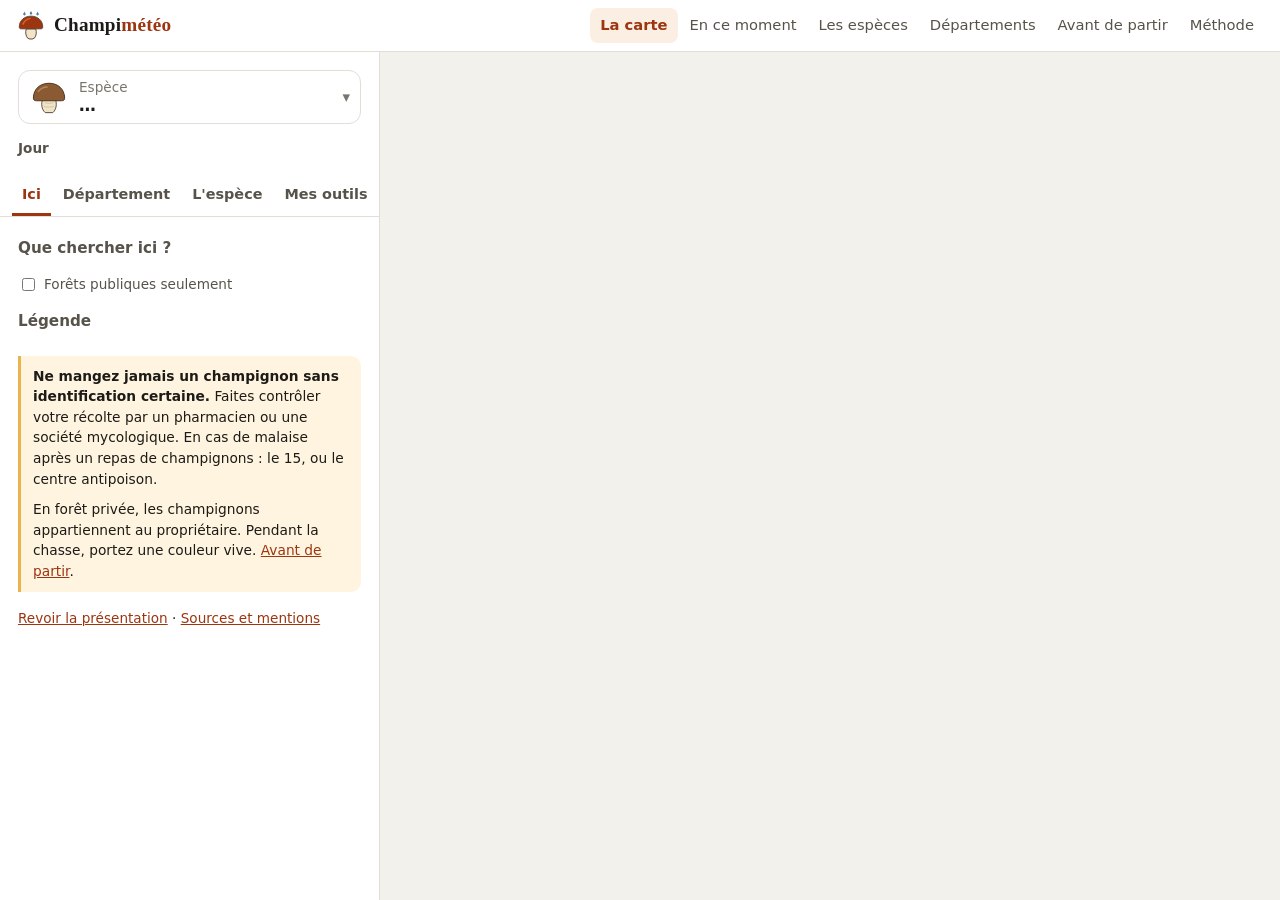
==== site/carte/index.html @ 5cd50b59 "feat(identite): un logo, des titres en garalde, un sous-bois sous la une - Logo : un cèpe sous trois" ====
<!doctype html>
<html lang="fr">
<head>
<meta charset="utf-8">
<!-- La carte vit sous /carte/ depuis le 2026-11-01 : tout ce qu'elle charge (scripts, données,
     habitat, appli hors ligne) reste à la racine, d'où cette base. -->
<base href="../">
<meta name="viewport" content="width=device-width, initial-scale=1, viewport-fit=cover">
<meta name="robots" content="index, follow">
<link rel="canonical" href="https://champimeteo.fr/carte/">
<title>La carte — Champimétéo</title>
<meta name="description" content="Carte des forêts de France où les conditions sont favorables aux champignons (cèpes, girolles, trompettes, morilles et d'autres), aujourd'hui et pour les sept prochains jours, par zones de 250 m. Météo, essences, roche, altitude et exposition, à partir de données publiques.">
<meta property="og:title" content="Champimétéo">
<meta property="og:description" content="Où les conditions sont favorables aux champignons, forêt par forêt, aujourd'hui et pour les sept prochains jours.">
<meta property="og:type" content="website">
<link rel="icon" href="favicon.svg" type="image/svg+xml">
<link rel="icon" href="icone-192.png" sizes="192x192" type="image/png">
<link rel="manifest" href="manifest.webmanifest">
<link rel="apple-touch-icon" href="icone-180.png">
<meta name="theme-color" content="#9c3510">
<link rel="stylesheet" href="vendor/leaflet/leaflet.css">
<link rel="stylesheet" href="style.css">
</head>
<body class="page-carte">
<!-- barre -->
<header class="barre">
  <a class="marque" href="./" aria-label="Champimétéo, l'accueil"><svg class="marque-logo" viewBox="0 0 64 64" width="30" height="30" aria-hidden="true"><path class="marque-pied" d="M22 38C19.5 45 20.5 53 25 58C27.5 60.5 36.5 60.5 39 58C43.5 53 44.5 45 42 38Z"/><path class="marque-chapeau" d="M7 34C7 20 18 11 32 11C46 11 57 20 57 34C57 36.5 55.5 38 53 38L11 38C8.5 38 7 36.5 7 34Z"/><path class="marque-reflet" d="M15 28C18 21.5 23.5 17 30 15.8"/><path class="marque-goutte" d="M18 1.08C18.65 3.16 20.6 4.98 20.6 6.8C20.6 8.23 19.43 9.4 18 9.4C16.57 9.4 15.4 8.23 15.4 6.8C15.4 4.98 17.35 3.16 18 1.08Z"/><path class="marque-goutte" d="M32 -0.32C32.65 1.76 34.6 3.58 34.6 5.4C34.6 6.83 33.43 8 32 8C30.57 8 29.4 6.83 29.4 5.4C29.4 3.58 31.35 1.76 32 -0.32Z"/><path class="marque-goutte" d="M46 1.08C46.65 3.16 48.6 4.98 48.6 6.8C48.6 8.23 47.43 9.4 46 9.4C44.57 9.4 43.4 8.23 43.4 6.8C43.4 4.98 45.35 3.16 46 1.08Z"/></svg><span class="marque-nom">Champi<span>météo</span></span></a>
  <nav class="barre-liens" aria-label="Rubriques">
    <a href="carte/" aria-current="page">La carte</a>
    <a href="en-ce-moment.html">En ce moment</a>
    <a href="especes/">Les espèces</a>
    <a href="departements/">Départements</a>
    <a href="avant-de-partir.html">Avant de partir</a>
    <a href="methode.html">Méthode</a>
  </nav>
  <details class="barre-menu">
    <summary>Menu</summary>
    <nav aria-label="Rubriques">
      <a href="./">Accueil</a>
      <a href="carte/" aria-current="page">La carte</a>
      <a href="en-ce-moment.html">En ce moment</a>
      <a href="especes/">Les espèces</a>
      <a href="departements/">Départements</a>
      <a href="avant-de-partir.html">Avant de partir</a>
      <a href="methode.html">Méthode</a>
      <a href="validation.html">Face aux observations</a>
      <a href="a-propos.html">À propos</a>
    </nav>
  </details>
</header>
<!-- /barre -->
<div class="appli">
  <!-- Sur téléphone, ce panneau glisse du bas (feuille.js) : la poignée, puis la case touchée. -->
  <aside class="panneau" id="panneau" aria-label="Panneau de la carte">
    <button type="button" class="poignee" id="poignee" aria-controls="panneau" aria-expanded="false">
      <span class="barre-poignee" aria-hidden="true"></span><span class="lecteur">Agrandir le panneau</span>
    </button>
    <section class="case-panneau" id="case" hidden aria-live="polite"></section>

    <h1 class="lecteur">La carte des champignons</h1>

    <div id="perime" class="alerte perime" hidden></div>

    <!-- Les choix : l'espèce (la liste illustrée s'ouvre au toucher), puis le jour. -->
    <button type="button" class="choix-espece-bouton" id="choix-espece-bouton" aria-haspopup="dialog"
      aria-controls="dialogue-especes">
      <img class="icone" id="choix-espece-icone" src="img/especes/cepe.svg" alt="" width="40" height="40">
      <span class="choix-espece-texte"><span class="muet">Espèce</span><strong id="choix-espece-nom">…</strong></span>
      <span class="niv" id="choix-espece-niv"></span>
      <span class="chevron" aria-hidden="true">▾</span>
    </button>
    <fieldset class="rang rang-jour">
      <legend>Jour</legend>
      <div class="choix" id="choix-jour"></div>
    </fieldset>

    <div class="onglets" role="tablist" aria-label="Le panneau">
      <button type="button" role="tab" id="tab-ici" aria-controls="onglet-ici" aria-selected="true">Ici</button>
      <button type="button" role="tab" id="tab-departement" aria-controls="onglet-departement" aria-selected="false" tabindex="-1">Département</button>
      <button type="button" role="tab" id="tab-espece" aria-controls="onglet-espece" aria-selected="false" tabindex="-1">L'espèce</button>
      <button type="button" role="tab" id="tab-outils" aria-controls="onglet-outils" aria-selected="false" tabindex="-1">Mes outils</button>
    </div>

    <section class="onglet" role="tabpanel" id="onglet-ici" aria-labelledby="tab-ici">
      <div class="section ici">
        <h3>Que chercher ici ?</h3>
        <ol class="communes" id="ici"></ol>
        <p class="muet" id="ici-texte"></p>
      </div>
      <label class="case publiques"><input type="checkbox" id="publiques"> Forêts publiques seulement
      <span class="muet" id="publiques-message" aria-live="polite"></span></label>
      <div class="section">
        <h3>Légende</h3>
        <div class="legende" id="legende"></div>
      </div>
    </section>

    <section class="onglet" role="tabpanel" id="onglet-departement" aria-labelledby="tab-departement" hidden>
      <label class="departement">
        <span>Département</span>
        <select id="choix-departement"></select>
      </label>

      <div class="verdict" aria-live="polite">
        <div class="jour" id="verdict-jour"></div>
        <h2 id="verdict-titre">Chargement…</h2>
        <div id="verdict-texte"></div>
      </div>

      <div class="section">
        <h3>La semaine, espèce par espèce</h3>
        <div class="tableau-semaine"><table class="semaine" id="semaine"></table></div>
        <div class="legende-semaine">
          <span><span class="pastille n4"></span>bon</span>
          <span><span class="pastille n3"></span>par endroits</span>
          <span><span class="pastille n2"></span>possible</span>
          <span><span class="pastille vide"></span>défavorable</span>
          <span>– hors saison</span>
        </div>
        <p class="muet">Les conditions dans les forêts du département (ses prés pour les espèces des
        champs, soulignées en tirets), comme le verdict ci-dessus. Un clic affiche l'espèce et le jour
        sur la carte.</p>
        <p id="lien-departement"></p>
      </div>

      <div class="section">
        <h3>Par altitude</h3>
        <div class="tranches" id="tranches"></div>
        <p class="muet">Indice moyen des forêts (des prés, pour une espèce des champs) de chaque tranche de 200 m.</p>
      </div>

      <div class="section">
        <h3>Communes les mieux placées</h3>
        <ul class="communes" id="communes"></ul>
        <p class="muet">Moyenne sur les forêts de la commune (ses prés, pour une espèce des champs). Un clic centre la carte.</p>
      </div>

      <div class="section">
        <h3>Où chercher en France</h3>
        <ol class="communes" id="classement"></ol>
        <p class="muet">Indice moyen des forêts (des prés, pour une espèce des champs) de chaque département. Un clic l'affiche.</p>
      </div>
    </section>

    <section class="onglet" role="tabpanel" id="onglet-espece" aria-labelledby="tab-espece" hidden>
      <div class="fiche" id="fiche"></div>
    </section>

    <section class="onglet" role="tabpanel" id="onglet-outils" aria-labelledby="tab-outils" hidden>
      <div class="section fine" id="fine" hidden>
        <h3>Carte fine (cases de 50 m)</h3>
        <p class="muet" id="fine-etat"></p>
        <form id="fine-form">
          <label class="mot-de-passe"><span>Mot de passe</span>
            <input type="password" id="fine-mot" autocomplete="current-password" required></label>
          <button type="submit">Déverrouiller</button>
        </form>
        <button type="button" class="lien" id="fine-oublier" hidden>Revenir aux zones de 250 m sur cet appareil</button>
        <p class="muet" id="fine-message" aria-live="polite"></p>
      </div>

      <div class="section coins">
        <h3>Mes coins</h3>
        <p class="muet" id="coins-resume"></p>
        <ul class="communes" id="coins-liste"></ul>
        <div class="coins-actions">
          <button type="button" id="coin-ici">Noter une trouvaille à ma position</button>
          <button type="button" id="coins-partager">Partager mes coins</button>
          <button type="button" id="coins-sauver">Sauvegarder</button>
          <label class="bouton">Importer un fichier<input type="file" id="coins-importer" accept=".json,application/json" hidden></label>
        </div>
        <label class="case"><input type="checkbox" id="coins-voir" checked> Afficher les coins sur la carte</label>
        <ul class="muet" id="coins-sources"></ul>
        <p class="muet" id="coins-message" aria-live="polite"></p>
        <p class="muet" id="coins-synchro" aria-live="polite" hidden></p>
        <p class="muet">Un appui long (ou un clic droit) sur la carte note une trouvaille à cet
        endroit. Vos coins restent dans ce navigateur. Le partage crée un fichier de vos seuls
        coins, à envoyer à qui vous voulez ; la sauvegarde les garde tous. Pour les retrouver sur
        tous vos appareils ou les partager avec un groupe, voir
        <a href="a-propos.html#synchro">la synchronisation</a>.</p>
      </div>

      <!-- Réservées au groupe : alertes.js ne montre la section qu'avec un lien de groupe. -->
      <details class="section alertes" id="alertes" hidden>
        <summary><h3>Mes alertes</h3></summary>
        <p class="muet">Une notification sur cet appareil quand une espèce devient favorable dans
        votre département au cours des 7 prochains jours, puis un rappel la veille.</p>
        <ul class="communes" id="alertes-liste"></ul>
        <p class="muet" id="alertes-etat" aria-live="polite"></p>
        <form id="alertes-form" hidden>
          <label class="departement"><span>Département</span><select id="alertes-dep"></select></label>
          <fieldset><legend>Espèces</legend><div class="cases" id="alertes-especes"></div></fieldset>
          <fieldset><legend>Prévenir pour</legend>
            <label class="case"><input type="radio" name="seuil" value="bon" checked> de bonnes conditions</label>
            <label class="case"><input type="radio" name="seuil" value="endroits"> de bonnes conditions par endroits (plus souvent)</label>
          </fieldset>
          <button type="submit">Ajouter cette alerte</button>
        </form>
        <button type="button" class="lien" id="alertes-arreter" hidden>Ne plus être prévenu sur cet appareil</button>
      </details>

      <details class="section explorer" id="explorer">
        <summary><h3>Explorer les forêts</h3></summary>
        <p class="muet">Sans météo ni saison : les forêts qui répondent à vos critères, case par
        case. Les zones protégées restent hachurées.</p>
        <label class="case"><input type="checkbox" id="explorer-actif"> Afficher ces forêts
        <span class="pastille exploration"></span> au lieu de l'indice</label>
        <button type="button" class="lien" id="explorer-espece">Partir des préférences de l'espèce choisie</button>
        <fieldset><legend>Essences</legend><div class="cases" id="explorer-essences"></div></fieldset>
        <fieldset><legend>Roche</legend><div class="cases" id="explorer-roches"></div></fieldset>
        <fieldset><legend>Altitude</legend>
          <label class="altitudes">de <input type="number" id="explorer-alt-min" value="0" min="0" max="5000" step="100">
          à <input type="number" id="explorer-alt-max" value="5000" min="0" max="5000" step="100"> m</label>
        </fieldset>
        <fieldset><legend>Exposition</legend><div class="cases" id="explorer-orientations"></div></fieldset>
        <label class="case"><input type="checkbox" id="explorer-public"> Forêts publiques seulement</label>
        <p class="muet" id="explorer-message" aria-live="polite"></p>
      </details>
    </section>

    <div class="alerte">
      <p><strong>Ne mangez jamais un champignon sans identification certaine.</strong>
      Faites contrôler votre récolte par un pharmacien ou une société mycologique. En cas de
      malaise après un repas de champignons : le 15, ou le <span id="antipoison">centre antipoison</span>.</p>
      <p>En forêt privée, les champignons appartiennent au propriétaire. Pendant la chasse,
      portez une couleur vive. <a href="avant-de-partir.html">Avant de partir</a>.</p>
    </div>

    <p class="pied-carte"><button type="button" class="lien" id="revoir-guide">Revoir la présentation</button>
    · <a href="a-propos.html">Sources et mentions</a></p>
    <p class="muet installer" id="installer" hidden></p>
    <p class="muet" id="maj"></p>
  </aside>
  <main id="carte" aria-label="Carte de l'indice de pousse"></main>
  <p class="bandeau-pres" id="bandeau-pres" role="status" hidden></p>
</div>
<dialog class="dialogue-especes" id="dialogue-especes" aria-labelledby="dialogue-especes-titre">
  <header>
    <h2 id="dialogue-especes-titre">Choisir un champignon</h2>
    <p id="dialogue-especes-sous-titre"></p>
    <button type="button" class="fermer" id="dialogue-especes-fermer" aria-label="Fermer la liste">×</button>
  </header>
  <div class="liste-especes" id="liste-especes"></div>
</dialog>
<dialog class="guide" id="guide" aria-labelledby="guide-titre">
  <p class="muet" id="guide-etape"></p>
  <h2 id="guide-titre"></h2>
  <p id="guide-texte"></p>
  <div class="legende-guide" aria-hidden="true"><span class="pastille n1"></span><span class="pastille n2"></span><span class="pastille n3"></span><span class="pastille n4"></span></div>
  <div class="guide-actions">
    <button type="button" class="lien" id="guide-passer">Passer</button>
    <button type="button" class="bouton principal" id="guide-suivant">Suivant</button>
  </div>
</dialog>
<script src="vendor/leaflet/leaflet.js"></script>
<script type="module" src="carte.js"></script>
</body>
</html>
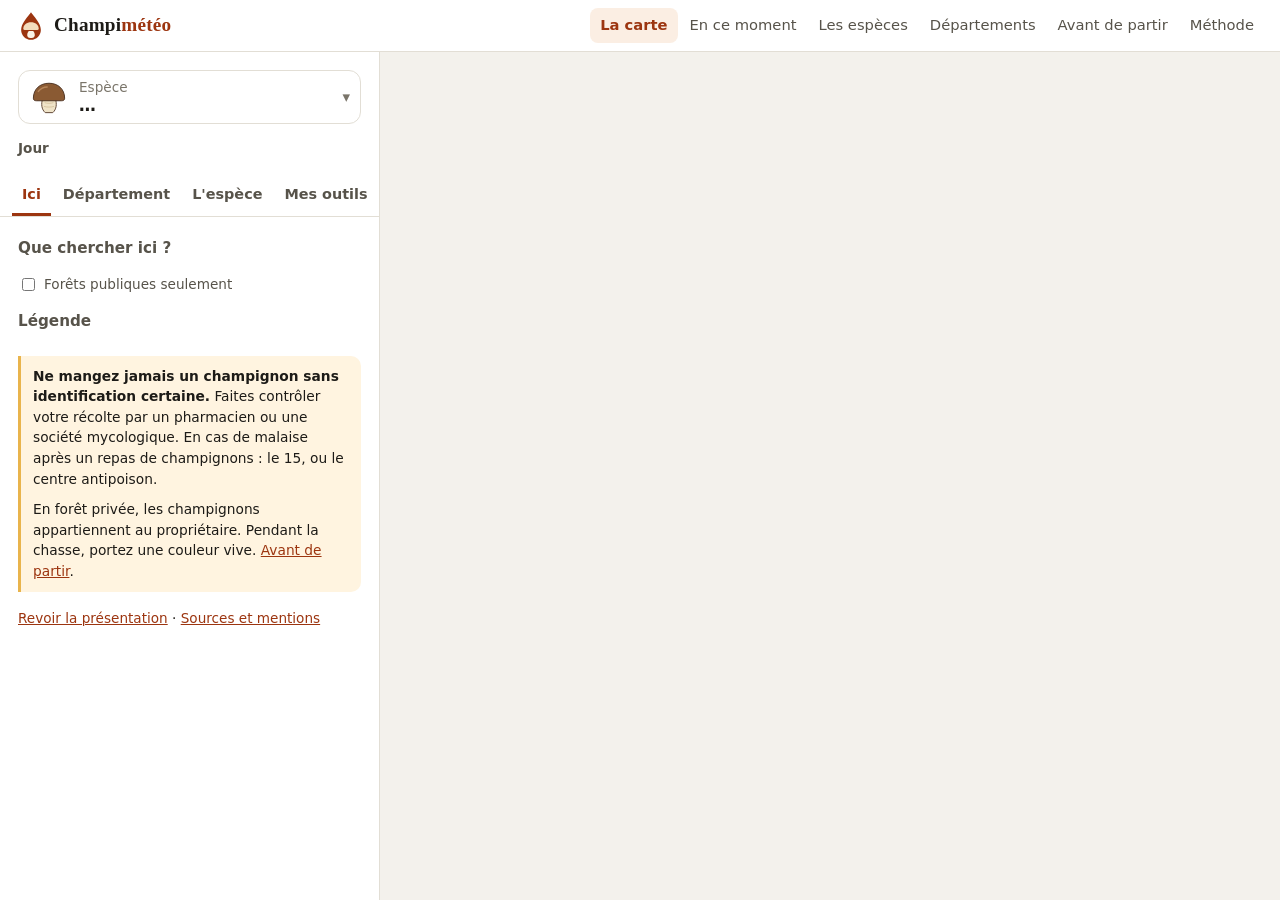
==== commit d4ea0877: "feat(identite): le logo devient un cèpe en réserve dans une goutte de pluie Le cèpe sous trois goutt" ====
--- a/site/carte/index.html
+++ b/site/carte/index.html
@@ -24,7 +24,7 @@
 <body class="page-carte">
 <!-- barre -->
 <header class="barre">
-  <a class="marque" href="./" aria-label="Champimétéo, l'accueil"><svg class="marque-logo" viewBox="0 0 64 64" width="30" height="30" aria-hidden="true"><path class="marque-pied" d="M22 38C19.5 45 20.5 53 25 58C27.5 60.5 36.5 60.5 39 58C43.5 53 44.5 45 42 38Z"/><path class="marque-chapeau" d="M7 34C7 20 18 11 32 11C46 11 57 20 57 34C57 36.5 55.5 38 53 38L11 38C8.5 38 7 36.5 7 34Z"/><path class="marque-reflet" d="M15 28C18 21.5 23.5 17 30 15.8"/><path class="marque-goutte" d="M18 1.08C18.65 3.16 20.6 4.98 20.6 6.8C20.6 8.23 19.43 9.4 18 9.4C16.57 9.4 15.4 8.23 15.4 6.8C15.4 4.98 17.35 3.16 18 1.08Z"/><path class="marque-goutte" d="M32 -0.32C32.65 1.76 34.6 3.58 34.6 5.4C34.6 6.83 33.43 8 32 8C30.57 8 29.4 6.83 29.4 5.4C29.4 3.58 31.35 1.76 32 -0.32Z"/><path class="marque-goutte" d="M46 1.08C46.65 3.16 48.6 4.98 48.6 6.8C48.6 8.23 47.43 9.4 46 9.4C44.57 9.4 43.4 8.23 43.4 6.8C43.4 4.98 45.35 3.16 46 1.08Z"/></svg><span class="marque-nom">Champi<span>météo</span></span></a>
+  <a class="marque" href="./" aria-label="Champimétéo, l'accueil"><svg class="marque-logo" viewBox="0 0 64 64" width="30" height="30" aria-hidden="true"><path class="marque-goutte" d="M32 2.5C25 13 11 26 11 40.5C11 52 20.5 61.5 32 61.5C43.5 61.5 53 52 53 40.5C53 26 39 13 32 2.5Z"/><path class="marque-chapeau" d="M15.5 38C15.5 29.5 23 24 32 24C41 24 48.5 29.5 48.5 38C48.5 39.6 47.5 40.4 46 40.4L18 40.4C16.5 40.4 15.5 39.6 15.5 38Z"/><path class="marque-pied" d="M27.2 42.4C24 46.2 22.6 51.6 25.4 55.4C27.4 58.1 36.6 58.1 38.6 55.4C41.4 51.6 40 46.2 36.8 42.4Z"/></svg><span class="marque-nom">Champi<span>météo</span></span></a>
   <nav class="barre-liens" aria-label="Rubriques">
     <a href="carte/" aria-current="page">La carte</a>
     <a href="en-ce-moment.html">En ce moment</a>
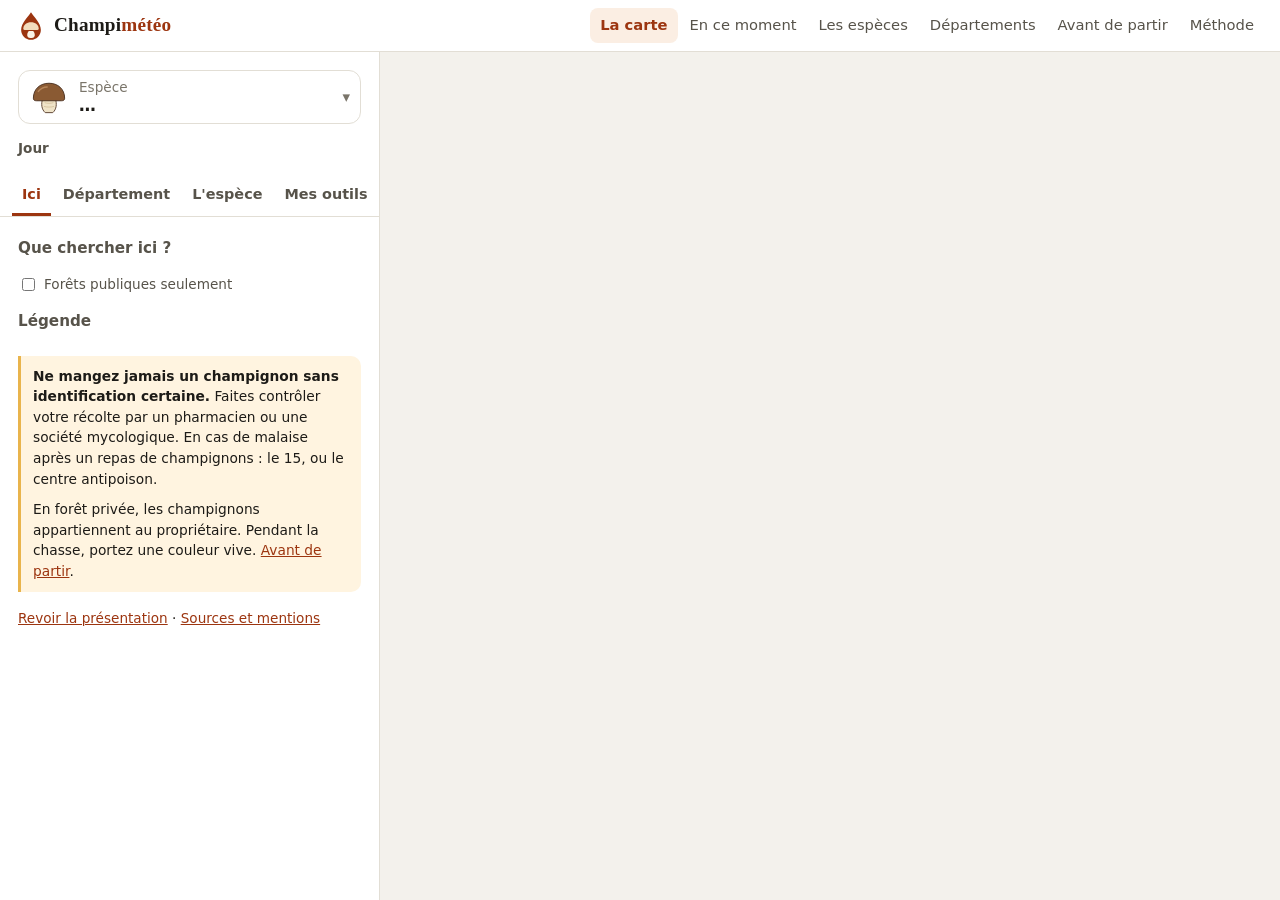
==== commit a8c6b752: "feat(textes): des textes courts sur tout le site Une légende reste une légende (pastilles), une expl" ====
--- a/site/carte/index.html
+++ b/site/carte/index.html
@@ -117,28 +117,26 @@
           <span><span class="pastille vide"></span>défavorable</span>
           <span>– hors saison</span>
         </div>
-        <p class="muet">Les conditions dans les forêts du département (ses prés pour les espèces des
-        champs, soulignées en tirets), comme le verdict ci-dessus. Un clic affiche l'espèce et le jour
-        sur la carte.</p>
+        <p class="muet">Espèces des prés soulignées en tirets. Un clic affiche ce jour sur la carte.</p>
         <p id="lien-departement"></p>
       </div>
 
       <div class="section">
         <h3>Par altitude</h3>
         <div class="tranches" id="tranches"></div>
-        <p class="muet">Indice moyen des forêts (des prés, pour une espèce des champs) de chaque tranche de 200 m.</p>
+        <p class="muet">Indice moyen par tranche de 200 m.</p>
       </div>
 
       <div class="section">
         <h3>Communes les mieux placées</h3>
         <ul class="communes" id="communes"></ul>
-        <p class="muet">Moyenne sur les forêts de la commune (ses prés, pour une espèce des champs). Un clic centre la carte.</p>
+        <p class="muet">Un clic centre la carte sur la commune.</p>
       </div>
 
       <div class="section">
         <h3>Où chercher en France</h3>
         <ol class="communes" id="classement"></ol>
-        <p class="muet">Indice moyen des forêts (des prés, pour une espèce des champs) de chaque département. Un clic l'affiche.</p>
+        <p class="muet">Indice moyen de chaque département. Un clic l'affiche.</p>
       </div>
     </section>
 
@@ -173,18 +171,14 @@
         <ul class="muet" id="coins-sources"></ul>
         <p class="muet" id="coins-message" aria-live="polite"></p>
         <p class="muet" id="coins-synchro" aria-live="polite" hidden></p>
-        <p class="muet">Un appui long (ou un clic droit) sur la carte note une trouvaille à cet
-        endroit. Vos coins restent dans ce navigateur. Le partage crée un fichier de vos seuls
-        coins, à envoyer à qui vous voulez ; la sauvegarde les garde tous. Pour les retrouver sur
-        tous vos appareils ou les partager avec un groupe, voir
-        <a href="a-propos.html#synchro">la synchronisation</a>.</p>
+        <p class="muet">Un appui long sur la carte note une trouvaille. Vos coins restent sur cet
+        appareil ; pour les avoir partout, <a href="a-propos.html#synchro">la synchronisation</a>.</p>
       </div>
 
       <!-- Réservées au groupe : alertes.js ne montre la section qu'avec un lien de groupe. -->
       <details class="section alertes" id="alertes" hidden>
         <summary><h3>Mes alertes</h3></summary>
-        <p class="muet">Une notification sur cet appareil quand une espèce devient favorable dans
-        votre département au cours des 7 prochains jours, puis un rappel la veille.</p>
+        <p class="muet">Prévenu quand une espèce devient favorable dans les 7 jours, puis la veille.</p>
         <ul class="communes" id="alertes-liste"></ul>
         <p class="muet" id="alertes-etat" aria-live="polite"></p>
         <form id="alertes-form" hidden>
@@ -201,8 +195,8 @@
 
       <details class="section explorer" id="explorer">
         <summary><h3>Explorer les forêts</h3></summary>
-        <p class="muet">Sans météo ni saison : les forêts qui répondent à vos critères, case par
-        case. Les zones protégées restent hachurées.</p>
+        <p class="muet">Les forêts selon vos critères, sans météo ni saison.</p>
+
         <label class="case"><input type="checkbox" id="explorer-actif"> Afficher ces forêts
         <span class="pastille exploration"></span> au lieu de l'indice</label>
         <button type="button" class="lien" id="explorer-espece">Partir des préférences de l'espèce choisie</button>
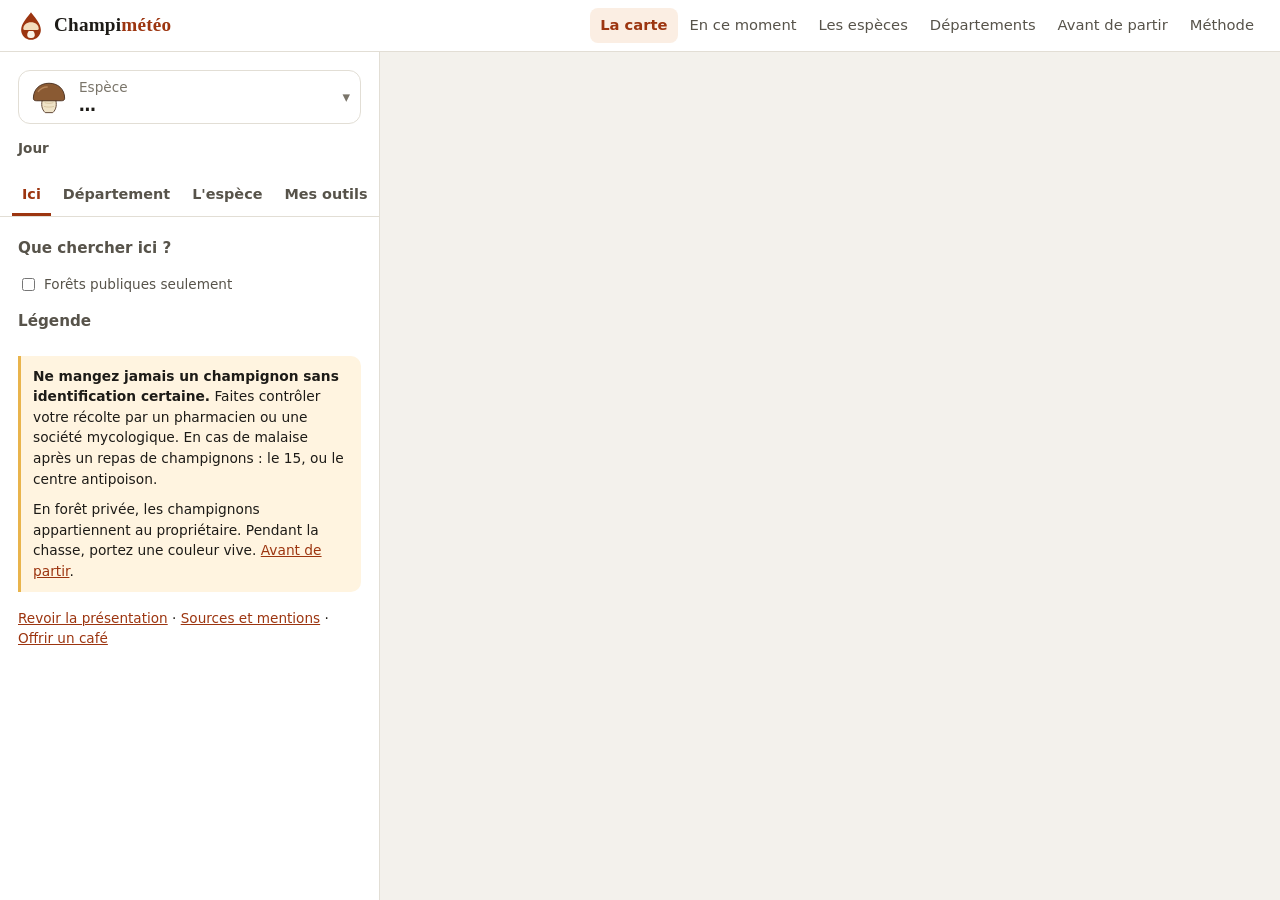
==== commit 75185834: "feat(pied): « offrir un café », un lien simple vers Buy Me a Coffee Dans le pied commun et sous le p" ====
--- a/site/carte/index.html
+++ b/site/carte/index.html
@@ -8,9 +8,9 @@
 <meta name="viewport" content="width=device-width, initial-scale=1, viewport-fit=cover">
 <meta name="robots" content="index, follow">
 <link rel="canonical" href="https://champimeteo.fr/carte/">
-<title>La carte — Champimétéo</title>
+<title>Carte des champignons en France, forêt par forêt | Champimétéo</title>
 <meta name="description" content="Carte des forêts de France où les conditions sont favorables aux champignons (cèpes, girolles, trompettes, morilles et d'autres), aujourd'hui et pour les sept prochains jours, par zones de 250 m. Météo, essences, roche, altitude et exposition, à partir de données publiques.">
-<meta property="og:title" content="Champimétéo">
+<meta property="og:title" content="Carte des champignons en France, forêt par forêt">
 <meta property="og:description" content="Où les conditions sont favorables aux champignons, forêt par forêt, aujourd'hui et pour les sept prochains jours.">
 <meta property="og:type" content="website">
 <link rel="icon" href="favicon.svg" type="image/svg+xml">
@@ -57,7 +57,8 @@
     </button>
     <section class="case-panneau" id="case" hidden aria-live="polite"></section>
 
-    <h1 class="lecteur">La carte des champignons</h1>
+    <h1 class="lecteur">Carte des champignons en France</h1>
+
 
     <div id="perime" class="alerte perime" hidden></div>
 
@@ -221,7 +222,9 @@
     </div>
 
     <p class="pied-carte"><button type="button" class="lien" id="revoir-guide">Revoir la présentation</button>
-    · <a href="a-propos.html">Sources et mentions</a></p>
+    · <a href="a-propos.html">Sources et mentions</a>
+    · <a href="https://buymeacoffee.com/baptistesoulard">Offrir un café</a></p>
+
     <p class="muet installer" id="installer" hidden></p>
     <p class="muet" id="maj"></p>
   </aside>
